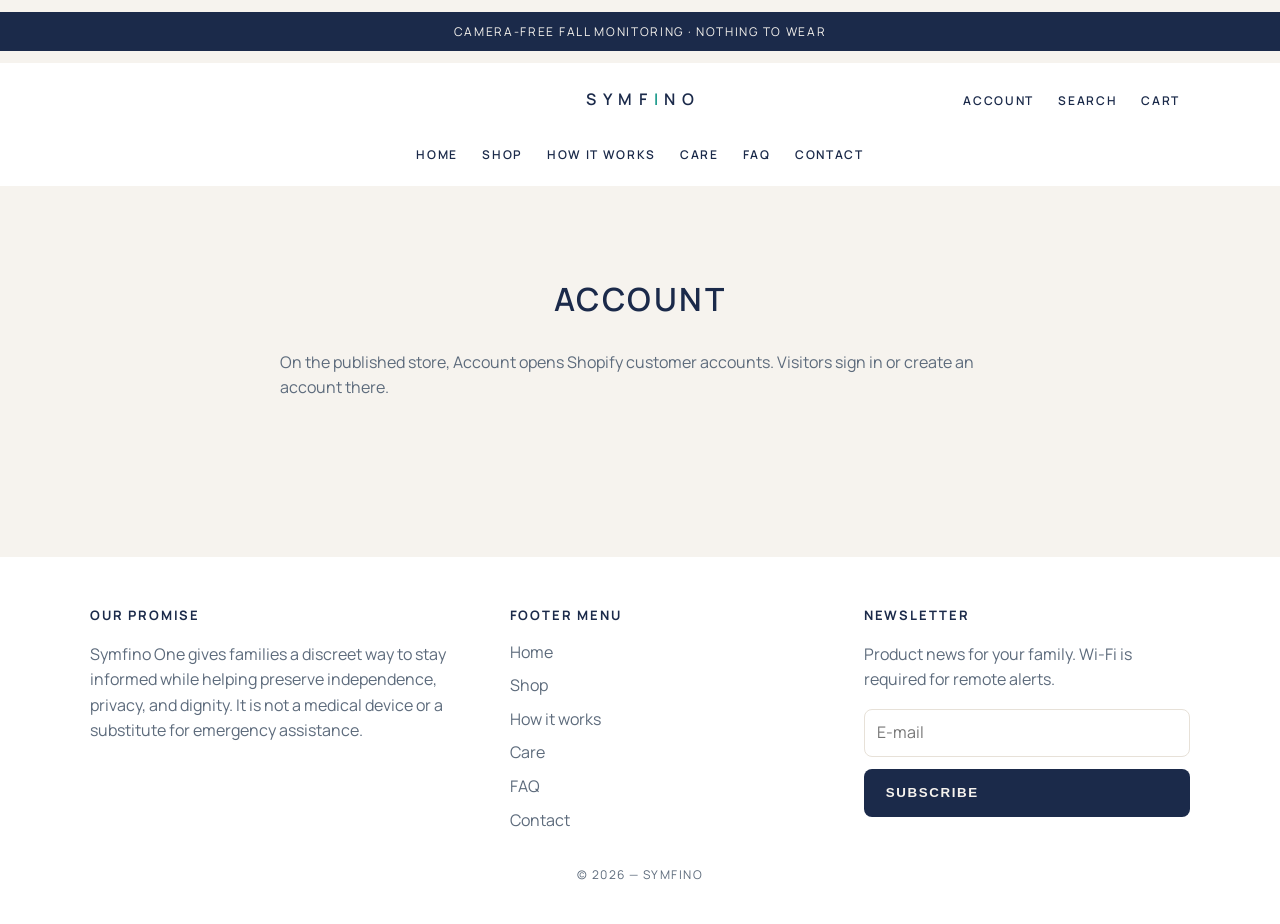
==== account.html @ 049e5549 "Turn the Symfino storefront into separate pages with the menu over the home photo. Co-authored-by: C" ====
<!doctype html>
<html lang="en">
<head>
  <meta charset="utf-8">
  <meta name="viewport" content="width=device-width, initial-scale=1">
  <title>Account — Symfino</title>
  <link href="https://fonts.googleapis.com/css2?family=Manrope:wght@400;600;700&display=swap" rel="stylesheet">
  <style>
    :root { --ink:#1b2a4a; --muted:#5d6b7c; --teal:#1c9a8b; --bg:#f6f3ee; --line:#e7e1d8; }
    * { box-sizing:border-box; }
    body { margin:0; background:var(--bg); color:var(--ink); font-family:Manrope,Helvetica,Arial,sans-serif; line-height:1.6; }
    a { color:inherit; text-decoration:none; }
    img { max-width:100%; display:block; }
    .announce { background:var(--ink); color:var(--bg); text-align:center; letter-spacing:.14em; text-transform:uppercase; font-size:12px; padding:10px 16px; }
    .wrap { width:min(1100px, calc(100% - 32px)); margin:0 auto; }
    .site-header { background:#fff; }
    .bar { display:grid; grid-template-columns:1fr auto 1fr; align-items:center; min-height:74px; width:min(1100px, calc(100% - 32px)); margin:0 auto; }
    .logo { justify-self:center; letter-spacing:.42em; text-transform:uppercase; font-weight:600; padding-left:.42em; color:var(--ink); }
    .logo span { color:var(--teal); }
    .icons { display:flex; justify-content:flex-end; align-items:center; gap:4px; }
    .desk { display:none; font-size:12px; font-weight:600; letter-spacing:.14em; text-transform:uppercase; padding:8px 10px; }
    .icon-link { width:44px; height:44px; display:inline-flex; align-items:center; justify-content:center; }
    .icon-btn { width:44px; height:44px; display:inline-flex; align-items:center; justify-content:center; border:0; background:transparent; color:inherit; cursor:pointer; position:relative; }
    .icon-btn svg { position:absolute; inset:0; margin:auto; }
    .icon-btn .icon-close, .icon-btn[aria-expanded="true"] .icon-open { display:none; }
    .icon-btn[aria-expanded="true"] .icon-close { display:block; }
    .site-nav { display:none; }
    .site-nav.is-open { display:block; }
    .site-nav ul { list-style:none; width:min(1100px, calc(100% - 32px)); margin:0 auto; padding:8px 0 20px; }
    .site-nav a { display:block; font-size:22px; font-weight:700; padding:12px 0; border-bottom:1px solid var(--line); }
    @media (min-width:800px) {
      .desk { display:inline; }
      .icon-link svg { display:none; }
      .icon-link::after { content:attr(aria-label); letter-spacing:.14em; font-size:12px; font-weight:600; text-transform:uppercase; }
      .icon-link { width:auto; height:auto; padding:8px 10px; } .icon-btn { visibility:hidden; }
      .site-nav { display:block; }
      .site-nav ul { display:flex; justify-content:center; gap:4px; padding:0 0 14px; }
      .site-nav a { border:0; font-size:12px; font-weight:600; letter-spacing:.14em; text-transform:uppercase; padding:8px 10px; }
      .site-nav .only-mobile { display:none; }
    }
    .page { padding:88px 0 120px; }
    .page h1 { margin:0 0 24px; text-align:center; font-weight:600; letter-spacing:.08em; text-transform:uppercase; }
    .copy { max-width:720px; margin:0 auto; }
    .copy h2 { margin:28px 0 8px; font-size:20px; letter-spacing:.06em; text-transform:uppercase; }
    .copy p { color:var(--muted); margin:0 0 12px; }
    .copy img { width:100%; border-radius:32px; margin-bottom:20px; }
    .product { max-width:360px; }
    .product img { width:100%; aspect-ratio:1; object-fit:cover; border-radius:32px; background:#fff; }

    .site-footer { background:#fff; color:var(--muted); padding:48px 0 28px; margin-top:24px; }
    .foot { display:grid; grid-template-columns:1.2fr 1fr 1fr; gap:28px; }
    .site-footer h2 { margin:0 0 10px; color:var(--ink); font-size:13px; letter-spacing:.14em; text-transform:uppercase; }
    .site-footer ul { margin:0; padding:0; list-style:none; }
    .site-footer li a { display:inline-block; padding:4px 0; }
    .legal { text-align:center; letter-spacing:.12em; text-transform:uppercase; font-size:12px; margin-top:28px; }
    @media (max-width:700px) { .foot { grid-template-columns:1fr; } }
    .button { display:inline-flex; min-height:48px; align-items:center; padding:0 22px; border-radius:8px; background:var(--ink); color:var(--bg); letter-spacing:.12em; text-transform:uppercase; font-weight:600; border:0; }
    details { border-bottom:1px solid var(--line); }
    summary { cursor:pointer; padding:16px 0; font-weight:700; }
    .cart { display:grid; grid-template-columns:96px 1fr auto; gap:16px; align-items:center; background:#fff; border:1px solid var(--line); border-radius:32px; padding:16px; max-width:720px; }
    .cart img { width:96px; height:96px; object-fit:cover; border-radius:8px; }
    form { display:flex; flex-direction:column; gap:12px; max-width:640px; margin:0 auto; }
    .row { display:grid; grid-template-columns:1fr 1fr; gap:12px; }
    input, textarea { min-height:48px; border:1px solid var(--line); border-radius:8px; padding:10px 12px; font:inherit; width:100%; }
    textarea { min-height:140px; }
    @media (max-width:700px) { .row, .cart { grid-template-columns:1fr; } }
  </style>
</head>
<body>
  <p class="announce">Camera-free fall monitoring · Nothing to wear</p>
  <header class="site-header">
    <div class="bar">
      <button class="icon-btn" type="button" aria-expanded="false" aria-controls="SiteNav" aria-label="Open menu" data-label-open="Open menu" data-label-close="Close menu">
        <svg class="icon-open" width="22" height="22" viewBox="0 0 24 24" fill="none" stroke="currentColor" stroke-width="1.6" aria-hidden="true"><path d="M3 7h18M3 12h18M3 17h18"/></svg>
        <svg class="icon-close" width="22" height="22" viewBox="0 0 24 24" fill="none" stroke="currentColor" stroke-width="1.6" aria-hidden="true"><path d="M6 6l12 12M18 6L6 18"/></svg>
      </button>
      <a class="logo" href="index.html">Symf<span>i</span>no</a>
      <div class="icons">
        <a class="desk" href="account.html">Account</a>
        <a class="icon-link" href="shop.html" aria-label="Search"><svg width="22" height="22" viewBox="0 0 24 24" fill="none" stroke="currentColor" stroke-width="1.6"><circle cx="11" cy="11" r="7"/><path d="M20 20l-3.5-3.5"/></svg></a>
        <a class="icon-link" href="cart.html" aria-label="Cart"><svg width="22" height="22" viewBox="0 0 24 24" fill="none" stroke="currentColor" stroke-width="1.6"><path d="M5 7h14l-1.5 13h-11z"/><path d="M9 7a3 3 0 0 1 6 0"/></svg></a>
      </div>
    </div>
    <nav id="SiteNav" class="site-nav" aria-label="Page">
      <ul>
        <li><a href="index.html">Home</a></li>
        <li><a href="shop.html">Shop</a></li>
        <li><a href="how.html">How it works</a></li>
        <li><a href="care.html">Care</a></li>
        <li><a href="faq.html">FAQ</a></li>
        <li><a href="contact.html">Contact</a></li>
        <li class="only-mobile"><a href="account.html">Account</a></li>
        <li class="only-mobile"><a href="cart.html">Cart</a></li>
      </ul>
    </nav>
  </header>
  <main class="page"><div class="wrap copy">
    
<h1>Account</h1>
<p>On the published store, Account opens Shopify customer accounts. Visitors sign in or create an account there.</p>

  </div></main>
  <footer class="site-footer">
  <div class="wrap foot">
    <div>
      <h2>Our promise</h2>
      <p>Symfino One gives families a discreet way to stay informed while helping preserve independence, privacy, and dignity. It is not a medical device or a substitute for emergency assistance.</p>
    </div>
    <div>
      <h2>Footer menu</h2>
      <ul>
        <li><a href="index.html">Home</a></li>
        <li><a href="shop.html">Shop</a></li>
        <li><a href="how.html">How it works</a></li>
        <li><a href="care.html">Care</a></li>
        <li><a href="faq.html">FAQ</a></li>
        <li><a href="contact.html">Contact</a></li>
      </ul>
    </div>
    <div>
      <h2>Newsletter</h2>
      <p>Product news for your family. Wi-Fi is required for remote alerts.</p>
      <form action="#newsletter">
        <input type="email" placeholder="E-mail" aria-label="E-mail" required>
        <button class="button" type="submit">Subscribe</button>
      </form>
    </div>
  </div>
  <p class="legal">© 2026 — Symfino</p>
</footer>
  <script>
    (function () {
      var button = document.querySelector('button.icon-btn');
      var nav = document.getElementById('SiteNav');
      if (!button || !nav) return;
      button.addEventListener('click', function () {
        var open = button.getAttribute('aria-expanded') !== 'true';
        button.setAttribute('aria-expanded', String(open));
        button.setAttribute('aria-label', open ? button.dataset.labelClose : button.dataset.labelOpen);
        nav.classList.toggle('is-open', open);
      });
      nav.addEventListener('click', function (event) { if (event.target.closest('a')) nav.classList.remove('is-open'); });
    })();
  </script>
</body>
</html>
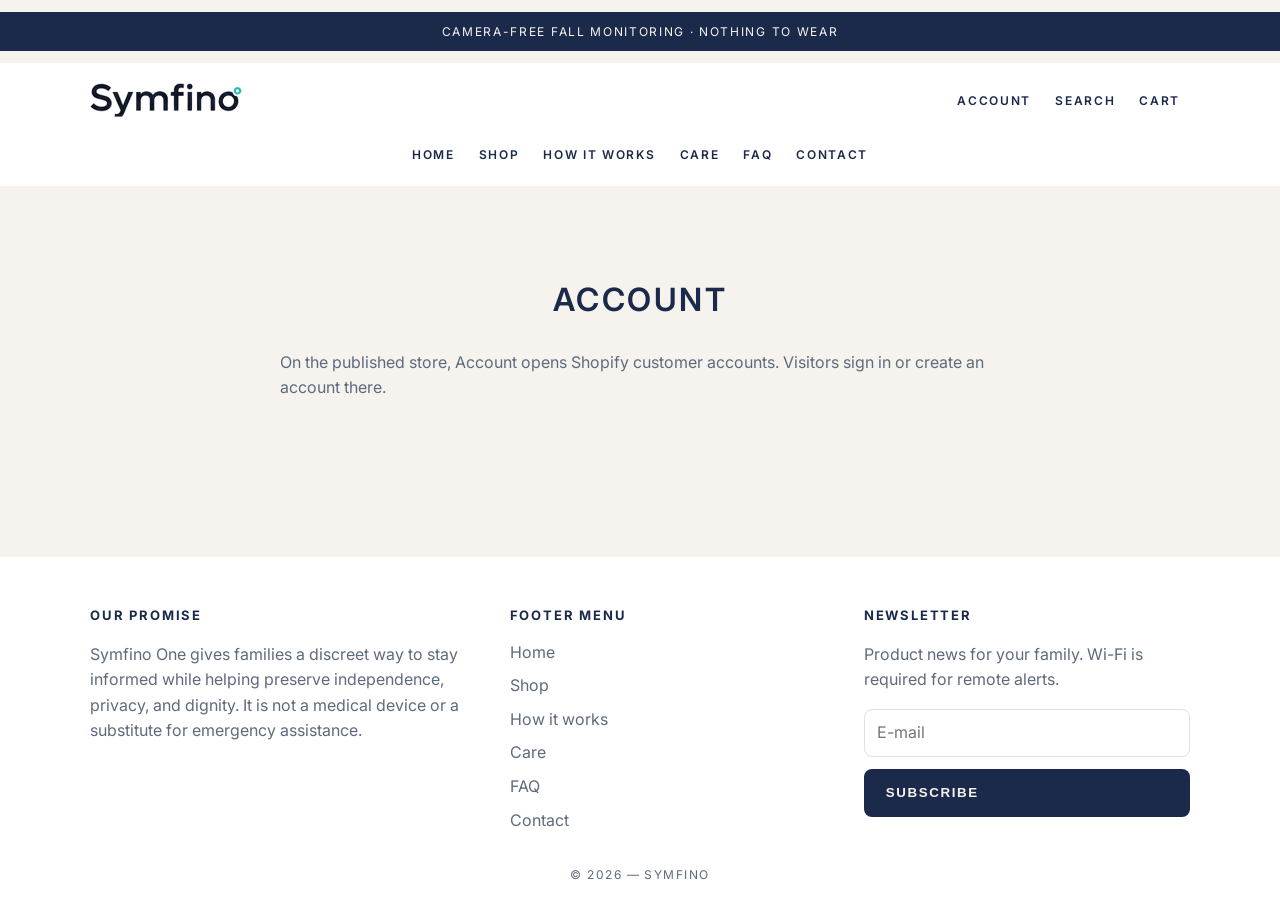
==== commit 6c5edd41: "Make the homepage easier to read with the Symfino logo and one hero line. Co-authored-by: Cursor <cu" ====
--- a/account.html
+++ b/account.html
@@ -4,19 +4,18 @@
   <meta charset="utf-8">
   <meta name="viewport" content="width=device-width, initial-scale=1">
   <title>Account — Symfino</title>
-  <link href="https://fonts.googleapis.com/css2?family=Manrope:wght@400;600;700&display=swap" rel="stylesheet">
+  <link href="https://fonts.googleapis.com/css2?family=Inter:wght@400;500;600;700;800&display=swap" rel="stylesheet">
   <style>
     :root { --ink:#1b2a4a; --muted:#5d6b7c; --teal:#1c9a8b; --bg:#f6f3ee; --line:#e7e1d8; }
     * { box-sizing:border-box; }
-    body { margin:0; background:var(--bg); color:var(--ink); font-family:Manrope,Helvetica,Arial,sans-serif; line-height:1.6; }
+    body { margin:0; background:var(--bg); color:var(--ink); font-family:Inter,Helvetica,Arial,sans-serif; line-height:1.6; }
     a { color:inherit; text-decoration:none; }
     img { max-width:100%; display:block; }
     .announce { background:var(--ink); color:var(--bg); text-align:center; letter-spacing:.14em; text-transform:uppercase; font-size:12px; padding:10px 16px; }
     .wrap { width:min(1100px, calc(100% - 32px)); margin:0 auto; }
-    .site-header { background:#fff; }
-    .bar { display:grid; grid-template-columns:1fr auto 1fr; align-items:center; min-height:74px; width:min(1100px, calc(100% - 32px)); margin:0 auto; }
-    .logo { justify-self:center; letter-spacing:.42em; text-transform:uppercase; font-weight:600; padding-left:.42em; color:var(--ink); }
-    .logo span { color:var(--teal); }
+    .site-header { background:#fff; position:relative; }
+    .start { display:flex; align-items:center; gap:8px; } .bar { display:grid; grid-template-columns:1fr auto; align-items:center; min-height:74px; width:min(1100px, calc(100% - 32px)); margin:0 auto; }
+    .logo { display:flex; align-items:center; } .logo img { height:34px; width:auto; }
     .icons { display:flex; justify-content:flex-end; align-items:center; gap:4px; }
     .desk { display:none; font-size:12px; font-weight:600; letter-spacing:.14em; text-transform:uppercase; padding:8px 10px; }
     .icon-link { width:44px; height:44px; display:inline-flex; align-items:center; justify-content:center; }
@@ -32,7 +31,7 @@
       .desk { display:inline; }
       .icon-link svg { display:none; }
       .icon-link::after { content:attr(aria-label); letter-spacing:.14em; font-size:12px; font-weight:600; text-transform:uppercase; }
-      .icon-link { width:auto; height:auto; padding:8px 10px; } .icon-btn { visibility:hidden; }
+      .icon-link { width:auto; height:auto; padding:8px 10px; } .icon-btn { display:none; }
       .site-nav { display:block; }
       .site-nav ul { display:flex; justify-content:center; gap:4px; padding:0 0 14px; }
       .site-nav a { border:0; font-size:12px; font-weight:600; letter-spacing:.14em; text-transform:uppercase; padding:8px 10px; }
@@ -70,11 +69,13 @@
   <p class="announce">Camera-free fall monitoring · Nothing to wear</p>
   <header class="site-header">
     <div class="bar">
-      <button class="icon-btn" type="button" aria-expanded="false" aria-controls="SiteNav" aria-label="Open menu" data-label-open="Open menu" data-label-close="Close menu">
-        <svg class="icon-open" width="22" height="22" viewBox="0 0 24 24" fill="none" stroke="currentColor" stroke-width="1.6" aria-hidden="true"><path d="M3 7h18M3 12h18M3 17h18"/></svg>
-        <svg class="icon-close" width="22" height="22" viewBox="0 0 24 24" fill="none" stroke="currentColor" stroke-width="1.6" aria-hidden="true"><path d="M6 6l12 12M18 6L6 18"/></svg>
-      </button>
-      <a class="logo" href="index.html">Symf<span>i</span>no</a>
+      <div class="start">
+        <button class="icon-btn" type="button" aria-expanded="false" aria-controls="SiteNav" aria-label="Open menu" data-label-open="Open menu" data-label-close="Close menu">
+          <svg class="icon-open" width="22" height="22" viewBox="0 0 24 24" fill="none" stroke="currentColor" stroke-width="1.6" aria-hidden="true"><path d="M3 7h18M3 12h18M3 17h18"/></svg>
+          <svg class="icon-close" width="22" height="22" viewBox="0 0 24 24" fill="none" stroke="currentColor" stroke-width="1.6" aria-hidden="true"><path d="M6 6l12 12M18 6L6 18"/></svg>
+        </button>
+        <a class="logo" href="index.html"><img src="preview/symfino/logo.png" alt="Symfino"></a>
+      </div>
       <div class="icons">
         <a class="desk" href="account.html">Account</a>
         <a class="icon-link" href="shop.html" aria-label="Search"><svg width="22" height="22" viewBox="0 0 24 24" fill="none" stroke="currentColor" stroke-width="1.6"><circle cx="11" cy="11" r="7"/><path d="M20 20l-3.5-3.5"/></svg></a>
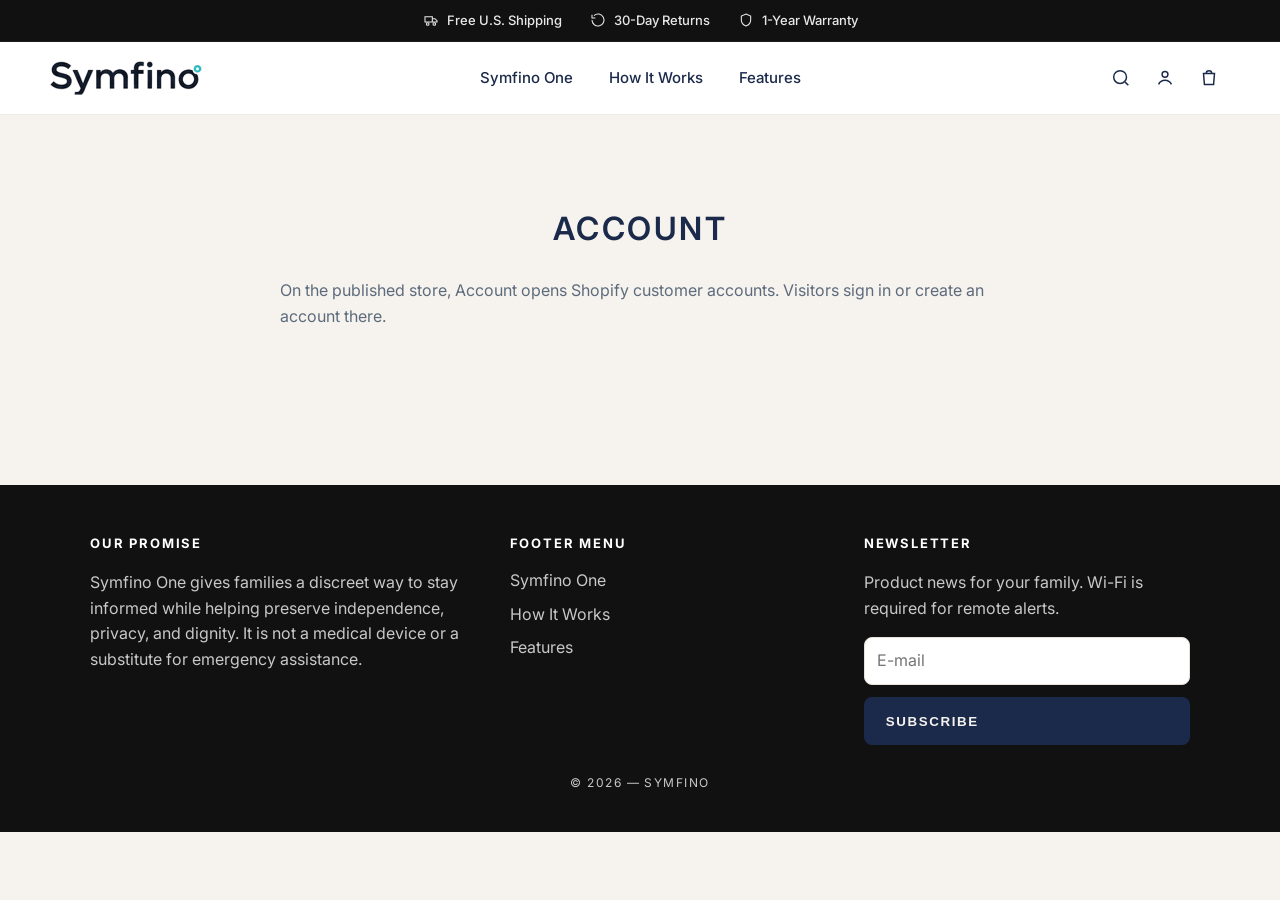
==== commit 28f5ec89: "Rebrand to Symfino and rebuild the homepage to match the marketing mocks. The homepage now has a dar" ====
--- a/account.html
+++ b/account.html
@@ -11,32 +11,32 @@
     body { margin:0; background:var(--bg); color:var(--ink); font-family:Inter,Helvetica,Arial,sans-serif; line-height:1.6; }
     a { color:inherit; text-decoration:none; }
     img { max-width:100%; display:block; }
-    .announce { background:var(--ink); color:var(--bg); text-align:center; letter-spacing:.14em; text-transform:uppercase; font-size:12px; padding:10px 16px; }
-    .wrap { width:min(1100px, calc(100% - 32px)); margin:0 auto; }
-    .site-header { background:#fff; position:relative; }
-    .start { display:flex; align-items:center; gap:8px; } .bar { display:grid; grid-template-columns:1fr auto; align-items:center; min-height:74px; width:min(1100px, calc(100% - 32px)); margin:0 auto; }
-    .logo { display:flex; align-items:center; } .logo img { height:34px; width:auto; }
-    .icons { display:flex; justify-content:flex-end; align-items:center; gap:4px; }
-    .desk { display:none; font-size:12px; font-weight:600; letter-spacing:.14em; text-transform:uppercase; padding:8px 10px; }
-    .icon-link { width:44px; height:44px; display:inline-flex; align-items:center; justify-content:center; }
-    .icon-btn { width:44px; height:44px; display:inline-flex; align-items:center; justify-content:center; border:0; background:transparent; color:inherit; cursor:pointer; position:relative; }
-    .icon-btn svg { position:absolute; inset:0; margin:auto; }
-    .icon-btn .icon-close, .icon-btn[aria-expanded="true"] .icon-open { display:none; }
-    .icon-btn[aria-expanded="true"] .icon-close { display:block; }
-    .site-nav { display:none; }
-    .site-nav.is-open { display:block; }
-    .site-nav ul { list-style:none; width:min(1100px, calc(100% - 32px)); margin:0 auto; padding:8px 0 20px; }
-    .site-nav a { display:block; font-size:22px; font-weight:700; padding:12px 0; border-bottom:1px solid var(--line); }
-    @media (min-width:800px) {
-      .desk { display:inline; }
-      .icon-link svg { display:none; }
-      .icon-link::after { content:attr(aria-label); letter-spacing:.14em; font-size:12px; font-weight:600; text-transform:uppercase; }
-      .icon-link { width:auto; height:auto; padding:8px 10px; } .icon-btn { display:none; }
-      .site-nav { display:block; }
-      .site-nav ul { display:flex; justify-content:center; gap:4px; padding:0 0 14px; }
-      .site-nav a { border:0; font-size:12px; font-weight:600; letter-spacing:.14em; text-transform:uppercase; padding:8px 10px; }
-      .site-nav .only-mobile { display:none; }
+    .announce { margin: 0; background: #111; color: #e8e8e8; display: flex; justify-content: center; gap: 28px; flex-wrap: wrap; font-size: 13px; font-weight: 500; padding: 10px 16px; border-bottom: 1px solid #1c1c1c; }
+    .announce span { display: inline-flex; align-items: center; gap: 8px; }
+    .site-header { background: #fff; color: var(--ink); position: sticky; top: 0; z-index: 20; border-bottom: 1px solid #f0ece7; }
+    .bar { display: grid; grid-template-columns: 1fr auto; align-items: center; min-height: 72px; width: min(1180px, calc(100% - 40px)); margin: 0 auto; position: relative; }
+    .start { display: flex; align-items: center; gap: 4px; position: relative; z-index: 2; pointer-events: none; }
+    .start > * { pointer-events: auto; }
+    .logo img { height: 34px; width: auto; }
+    .icons { display: flex; align-items: center; gap: 2px; position: relative; z-index: 2; pointer-events: none; }
+    .icons > * { pointer-events: auto; }
+    .icon-link, .icon-btn { width: 42px; height: 42px; display: inline-flex; align-items: center; justify-content: center; border: 0; background: transparent; color: inherit; cursor: pointer; position: relative; }
+    .icon-btn svg { position: absolute; inset: 0; margin: auto; }
+    .icon-btn .icon-close, .icon-btn[aria-expanded="true"] .icon-open { display: none; }
+    .icon-btn[aria-expanded="true"] .icon-close { display: block; }
+    .site-nav { display: none; }
+    .site-nav.is-open { display: block; position: absolute; left: 0; right: 0; top: 100%; background: #fff; border-bottom: 1px solid var(--line); padding: 8px 20px 18px; }
+    .site-nav ul { list-style: none; margin: 0; padding: 0; }
+    .site-nav a { display: block; font-size: 18px; font-weight: 600; padding: 12px 0; border-bottom: 1px solid #f0ece7; text-transform: none; letter-spacing: 0; }
+    @media (min-width: 800px) {
+      .icon-btn { display: none; }
+      .site-nav, .site-nav.is-open { display: flex; position: absolute; left: 0; right: 0; top: 50%; transform: translateY(-50%); justify-content: center; background: transparent; border: 0; padding: 0; }
+      .site-nav ul { display: flex; gap: 8px; width: auto; margin: 0; padding: 0; }
+      .site-nav a { border: 0; font-size: 15px; font-weight: 500; padding: 8px 14px; text-transform: none; letter-spacing: 0; }
+      .only-mobile { display: none; }
     }
+    .wrap { width: min(1100px, calc(100% - 32px)); margin: 0 auto; }
+
     .page { padding:88px 0 120px; }
     .page h1 { margin:0 0 24px; text-align:center; font-weight:600; letter-spacing:.08em; text-transform:uppercase; }
     .copy { max-width:720px; margin:0 auto; }
@@ -46,9 +46,11 @@
     .product { max-width:360px; }
     .product img { width:100%; aspect-ratio:1; object-fit:cover; border-radius:32px; background:#fff; }
 
-    .site-footer { background:#fff; color:var(--muted); padding:48px 0 28px; margin-top:24px; }
+    .site-footer { background:#111; color:#d7d7d7; padding:48px 0 28px; margin-top:24px; }
     .foot { display:grid; grid-template-columns:1.2fr 1fr 1fr; gap:28px; }
-    .site-footer h2 { margin:0 0 10px; color:var(--ink); font-size:13px; letter-spacing:.14em; text-transform:uppercase; }
+    .site-footer h2 { margin:0 0 10px; color:#fff; font-size:13px; letter-spacing:.14em; text-transform:uppercase; }
+    .site-footer p, .site-footer li a { color:#c8c8c8; }
+    .legal { color:#9a9a9a; }
     .site-footer ul { margin:0; padding:0; list-style:none; }
     .site-footer li a { display:inline-block; padding:4px 0; }
     .legal { text-align:center; letter-spacing:.12em; text-transform:uppercase; font-size:12px; margin-top:28px; }
@@ -66,7 +68,11 @@
   </style>
 </head>
 <body>
-  <p class="announce">Camera-free fall monitoring · Nothing to wear</p>
+  <p class="announce">
+    <span><svg width="16" height="16" viewBox="0 0 24 24" fill="none" stroke="currentColor" stroke-width="1.6"><path d="M3 7h11v8H3zM14 10h4l3 3v2h-7z"/><circle cx="7" cy="18" r="2"/><circle cx="17" cy="18" r="2"/></svg> Free U.S. Shipping</span>
+    <span><svg width="16" height="16" viewBox="0 0 24 24" fill="none" stroke="currentColor" stroke-width="1.6"><path d="M3 12a9 9 0 1 0 3-6.7"/><path d="M3 4v5h5"/></svg> 30-Day Returns</span>
+    <span><svg width="16" height="16" viewBox="0 0 24 24" fill="none" stroke="currentColor" stroke-width="1.6"><path d="M12 3l7 3v6c0 4.5-3 7.5-7 9-4-1.5-7-4.5-7-9V6z"/></svg> 1-Year Warranty</span>
+  </p>
   <header class="site-header">
     <div class="bar">
       <div class="start">
@@ -76,25 +82,23 @@
         </button>
         <a class="logo" href="index.html"><img src="preview/symfino/logo.png" alt="Symfino"></a>
       </div>
+      <nav id="SiteNav" class="site-nav" aria-label="Page">
+        <ul>
+          <li><a href="shop.html">Symfino One</a></li>
+          <li><a href="how.html">How It Works</a></li>
+          <li><a href="index.html#features">Features</a></li>
+          <li class="only-mobile"><a href="account.html">Account</a></li>
+          <li class="only-mobile"><a href="cart.html">Cart</a></li>
+        </ul>
+      </nav>
       <div class="icons">
-        <a class="desk" href="account.html">Account</a>
         <a class="icon-link" href="shop.html" aria-label="Search"><svg width="22" height="22" viewBox="0 0 24 24" fill="none" stroke="currentColor" stroke-width="1.6"><circle cx="11" cy="11" r="7"/><path d="M20 20l-3.5-3.5"/></svg></a>
-        <a class="icon-link" href="cart.html" aria-label="Cart"><svg width="22" height="22" viewBox="0 0 24 24" fill="none" stroke="currentColor" stroke-width="1.6"><path d="M5 7h14l-1.5 13h-11z"/><path d="M9 7a3 3 0 0 1 6 0"/></svg></a>
+        <a class="icon-link" href="account.html" aria-label="Account"><svg width="22" height="22" viewBox="0 0 24 24" fill="none" stroke="currentColor" stroke-width="1.6"><circle cx="12" cy="8" r="3.2"/><path d="M5 19c1.4-3 3.8-4.5 7-4.5S17.6 16 19 19"/></svg></a>
+        <a class="icon-link" href="cart.html" aria-label="Cart"><svg width="22" height="22" viewBox="0 0 24 24" fill="none" stroke="currentColor" stroke-width="1.6"><path d="M6 7h12l-1 12H7z"/><path d="M9 7a3 3 0 0 1 6 0"/></svg></a>
       </div>
     </div>
-    <nav id="SiteNav" class="site-nav" aria-label="Page">
-      <ul>
-        <li><a href="index.html">Home</a></li>
-        <li><a href="shop.html">Shop</a></li>
-        <li><a href="how.html">How it works</a></li>
-        <li><a href="care.html">Care</a></li>
-        <li><a href="faq.html">FAQ</a></li>
-        <li><a href="contact.html">Contact</a></li>
-        <li class="only-mobile"><a href="account.html">Account</a></li>
-        <li class="only-mobile"><a href="cart.html">Cart</a></li>
-      </ul>
-    </nav>
   </header>
+
   <main class="page"><div class="wrap copy">
     
 <h1>Account</h1>
@@ -110,12 +114,9 @@
     <div>
       <h2>Footer menu</h2>
       <ul>
-        <li><a href="index.html">Home</a></li>
-        <li><a href="shop.html">Shop</a></li>
-        <li><a href="how.html">How it works</a></li>
-        <li><a href="care.html">Care</a></li>
-        <li><a href="faq.html">FAQ</a></li>
-        <li><a href="contact.html">Contact</a></li>
+        <li><a href="shop.html">Symfino One</a></li>
+        <li><a href="how.html">How It Works</a></li>
+        <li><a href="index.html#features">Features</a></li>
       </ul>
     </div>
     <div>
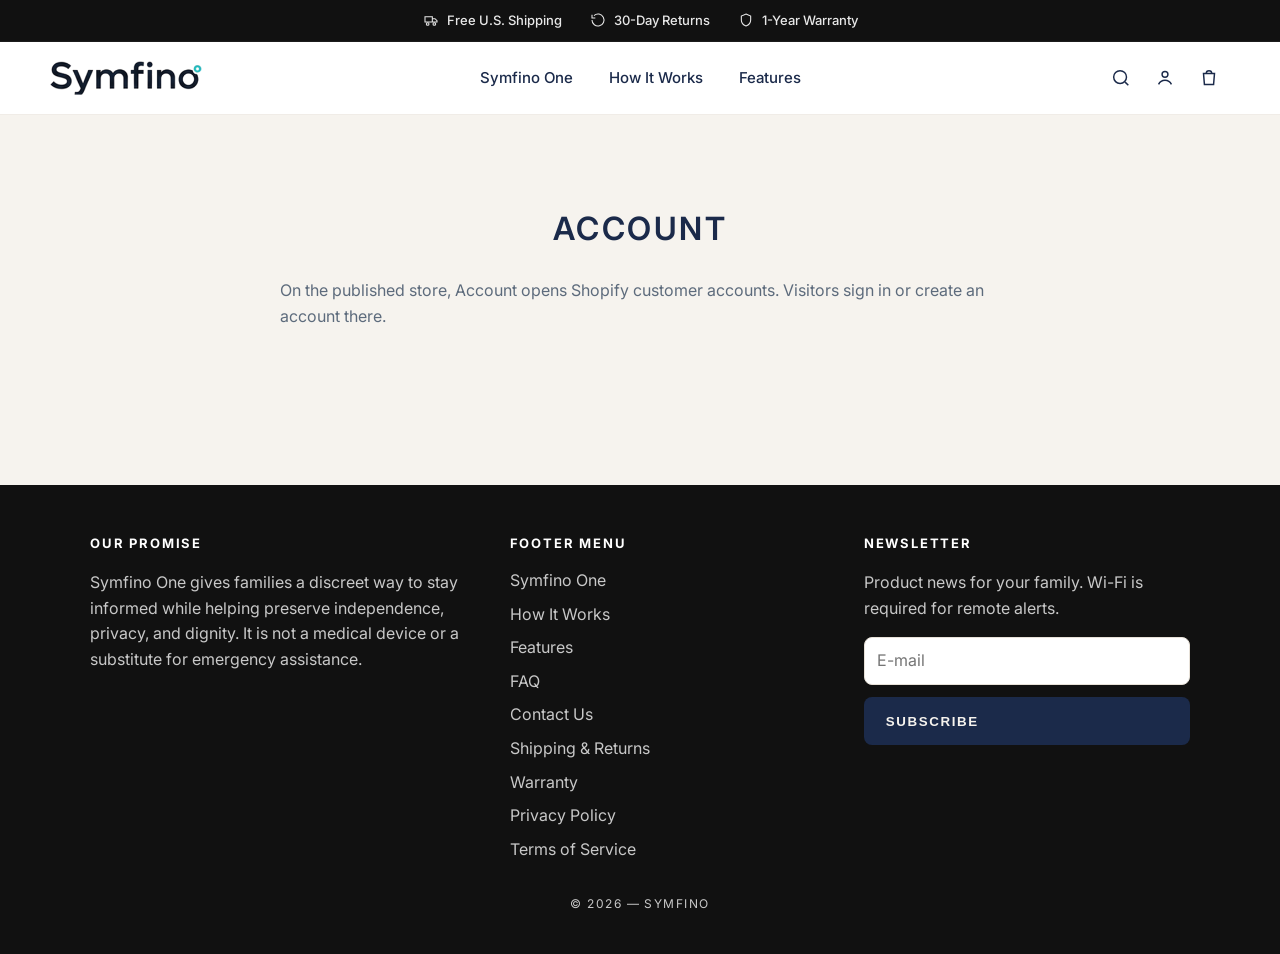
==== commit 1eafe778: "Port the finished homepage into the Shopify theme and finish the shop. The theme now uses the same c" ====
--- a/account.html
+++ b/account.html
@@ -66,6 +66,9 @@
     textarea { min-height:140px; }
     @media (max-width:700px) { .row, .cart { grid-template-columns:1fr; } }
   </style>
+  <link rel="icon" href="favicon.ico" sizes="any">
+  <link rel="icon" type="image/png" sizes="32x32" href="preview/symfino/favicon-32.png">
+  <link rel="apple-touch-icon" href="preview/symfino/apple-touch-icon.png">
 </head>
 <body>
   <p class="announce">
@@ -117,6 +120,12 @@
         <li><a href="shop.html">Symfino One</a></li>
         <li><a href="how.html">How It Works</a></li>
         <li><a href="index.html#features">Features</a></li>
+        <li><a href="faq.html">FAQ</a></li>
+        <li><a href="contact.html">Contact Us</a></li>
+        <li><a href="care.html#shipping">Shipping &amp; Returns</a></li>
+        <li><a href="care.html#warranty">Warranty</a></li>
+        <li><a href="contact.html#privacy">Privacy Policy</a></li>
+        <li><a href="contact.html#terms">Terms of Service</a></li>
       </ul>
     </div>
     <div>
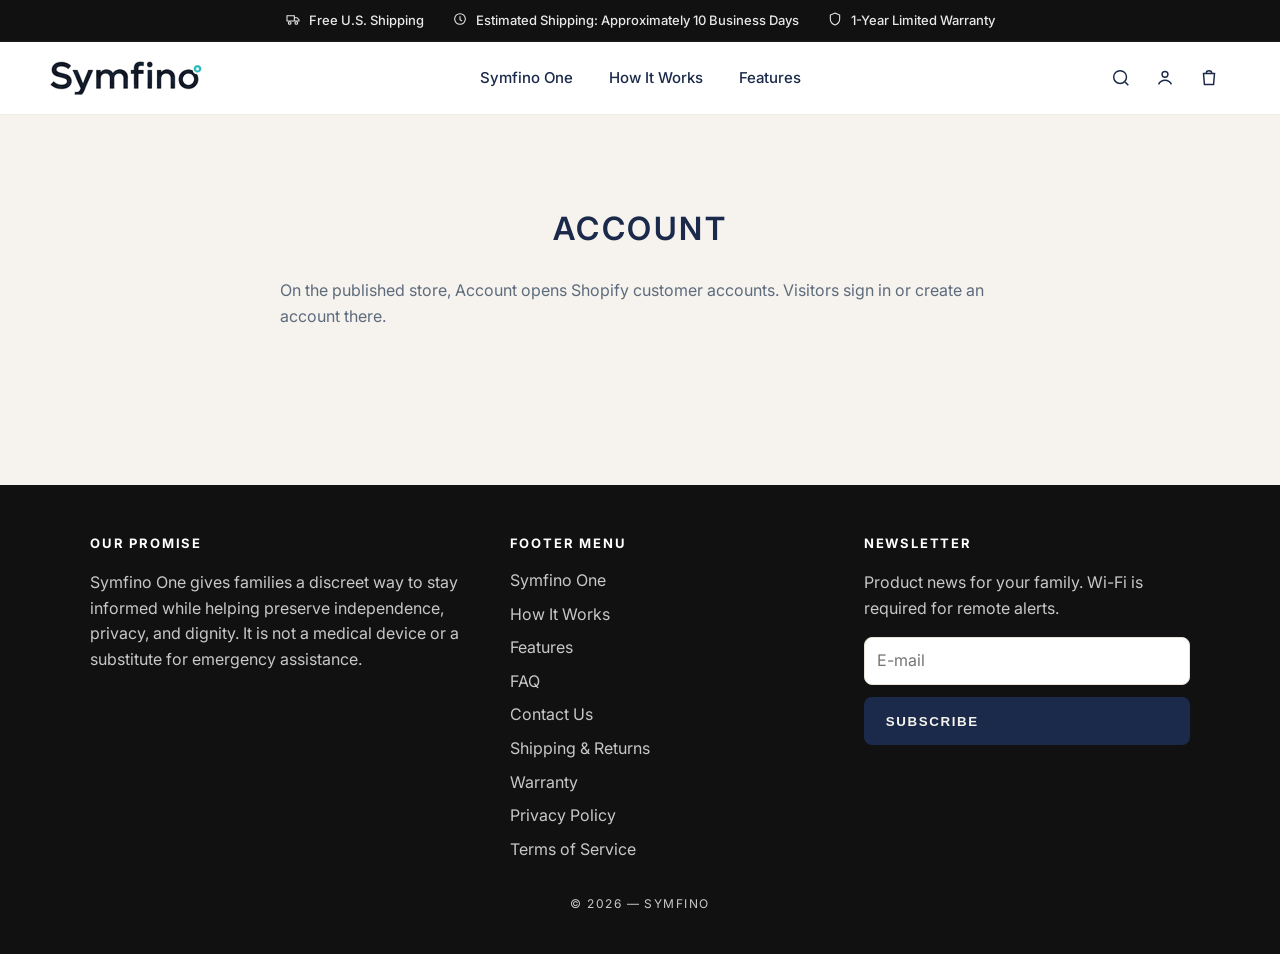
==== commit 2f4b70fe: "Replace the 30-day return promise with the supplier terms. Shipping is an estimate of about 10 busin" ====
--- a/account.html
+++ b/account.html
@@ -12,7 +12,9 @@
     a { color:inherit; text-decoration:none; }
     img { max-width:100%; display:block; }
     .announce { margin: 0; background: #111; color: #e8e8e8; display: flex; justify-content: center; gap: 28px; flex-wrap: wrap; font-size: 13px; font-weight: 500; padding: 10px 16px; border-bottom: 1px solid #1c1c1c; }
-    .announce span { display: inline-flex; align-items: center; gap: 8px; }
+    .announce span { display: inline-flex; align-items: flex-start; justify-content: center; gap: 8px; max-width: 100%; }
+    .announce svg { flex: none; margin-top: 1px; }
+    @media (max-width: 800px) { .announce { flex-direction: column; align-items: center; gap: 6px; text-align: center; } .announce span { width: min(100%, 280px); } }
     .site-header { background: #fff; color: var(--ink); position: sticky; top: 0; z-index: 20; border-bottom: 1px solid #f0ece7; }
     .bar { display: grid; grid-template-columns: 1fr auto; align-items: center; min-height: 72px; width: min(1180px, calc(100% - 40px)); margin: 0 auto; position: relative; }
     .start { display: flex; align-items: center; gap: 4px; position: relative; z-index: 2; pointer-events: none; }
@@ -73,8 +75,8 @@
 <body>
   <p class="announce">
     <span><svg width="16" height="16" viewBox="0 0 24 24" fill="none" stroke="currentColor" stroke-width="1.6"><path d="M3 7h11v8H3zM14 10h4l3 3v2h-7z"/><circle cx="7" cy="18" r="2"/><circle cx="17" cy="18" r="2"/></svg> Free U.S. Shipping</span>
-    <span><svg width="16" height="16" viewBox="0 0 24 24" fill="none" stroke="currentColor" stroke-width="1.6"><path d="M3 12a9 9 0 1 0 3-6.7"/><path d="M3 4v5h5"/></svg> 30-Day Returns</span>
-    <span><svg width="16" height="16" viewBox="0 0 24 24" fill="none" stroke="currentColor" stroke-width="1.6"><path d="M12 3l7 3v6c0 4.5-3 7.5-7 9-4-1.5-7-4.5-7-9V6z"/></svg> 1-Year Warranty</span>
+    <span><svg width="16" height="16" viewBox="0 0 24 24" fill="none" stroke="currentColor" stroke-width="1.6"><circle cx="12" cy="12" r="8"/><path d="M12 8v5l3 2"/></svg> Estimated Shipping: Approximately 10 Business Days</span>
+    <span><svg width="16" height="16" viewBox="0 0 24 24" fill="none" stroke="currentColor" stroke-width="1.6"><path d="M12 3l7 3v6c0 4.5-3 7.5-7 9-4-1.5-7-4.5-7-9V6z"/></svg> 1-Year Limited Warranty</span>
   </p>
   <header class="site-header">
     <div class="bar">
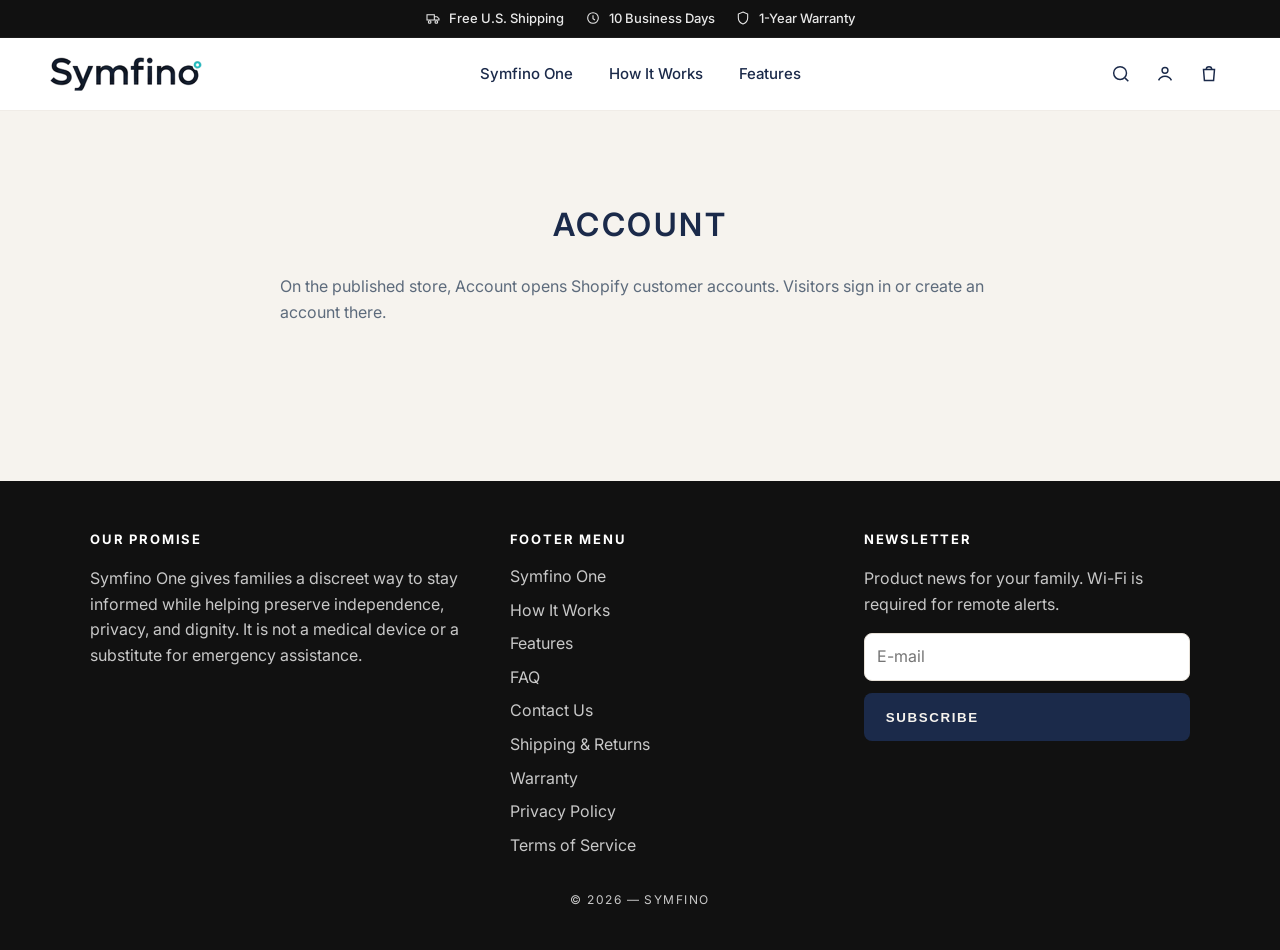
==== commit f5efac63: "Keep the announcement on one line and put the key homepage details on the product page. Co-authored-" ====
--- a/account.html
+++ b/account.html
@@ -11,10 +11,10 @@
     body { margin:0; background:var(--bg); color:var(--ink); font-family:Inter,Helvetica,Arial,sans-serif; line-height:1.6; }
     a { color:inherit; text-decoration:none; }
     img { max-width:100%; display:block; }
-    .announce { margin: 0; background: #111; color: #e8e8e8; display: flex; justify-content: center; gap: 28px; flex-wrap: wrap; font-size: 13px; font-weight: 500; padding: 10px 16px; border-bottom: 1px solid #1c1c1c; }
-    .announce span { display: inline-flex; align-items: flex-start; justify-content: center; gap: 8px; max-width: 100%; }
-    .announce svg { flex: none; margin-top: 1px; }
-    @media (max-width: 800px) { .announce { flex-direction: column; align-items: center; gap: 6px; text-align: center; } .announce span { width: min(100%, 280px); } }
+    .announce { margin: 0; background: #111; color: #e8e8e8; display: flex; justify-content: center; align-items: center; gap: clamp(6px, 1.6vw, 22px); flex-wrap: nowrap; overflow: hidden; font-size: clamp(10px, 2.55vw, 13px); font-weight: 500; padding: 8px 8px; border-bottom: 1px solid #1c1c1c; white-space: nowrap; scrollbar-width: none; }
+    .announce::-webkit-scrollbar { display: none; }
+    .announce span { display: inline-flex; align-items: center; gap: 8px; flex: none; }
+    .announce svg { flex: none; }
     .site-header { background: #fff; color: var(--ink); position: sticky; top: 0; z-index: 20; border-bottom: 1px solid #f0ece7; }
     .bar { display: grid; grid-template-columns: 1fr auto; align-items: center; min-height: 72px; width: min(1180px, calc(100% - 40px)); margin: 0 auto; position: relative; }
     .start { display: flex; align-items: center; gap: 4px; position: relative; z-index: 2; pointer-events: none; }
@@ -75,8 +75,8 @@
 <body>
   <p class="announce">
     <span><svg width="16" height="16" viewBox="0 0 24 24" fill="none" stroke="currentColor" stroke-width="1.6"><path d="M3 7h11v8H3zM14 10h4l3 3v2h-7z"/><circle cx="7" cy="18" r="2"/><circle cx="17" cy="18" r="2"/></svg> Free U.S. Shipping</span>
-    <span><svg width="16" height="16" viewBox="0 0 24 24" fill="none" stroke="currentColor" stroke-width="1.6"><circle cx="12" cy="12" r="8"/><path d="M12 8v5l3 2"/></svg> Estimated Shipping: Approximately 10 Business Days</span>
-    <span><svg width="16" height="16" viewBox="0 0 24 24" fill="none" stroke="currentColor" stroke-width="1.6"><path d="M12 3l7 3v6c0 4.5-3 7.5-7 9-4-1.5-7-4.5-7-9V6z"/></svg> 1-Year Limited Warranty</span>
+    <span><svg width="16" height="16" viewBox="0 0 24 24" fill="none" stroke="currentColor" stroke-width="1.6"><circle cx="12" cy="12" r="8"/><path d="M12 8v5l3 2"/></svg> 10 Business Days</span>
+    <span><svg width="16" height="16" viewBox="0 0 24 24" fill="none" stroke="currentColor" stroke-width="1.6"><path d="M12 3l7 3v6c0 4.5-3 7.5-7 9-4-1.5-7-4.5-7-9V6z"/></svg> 1-Year Warranty</span>
   </p>
   <header class="site-header">
     <div class="bar">
